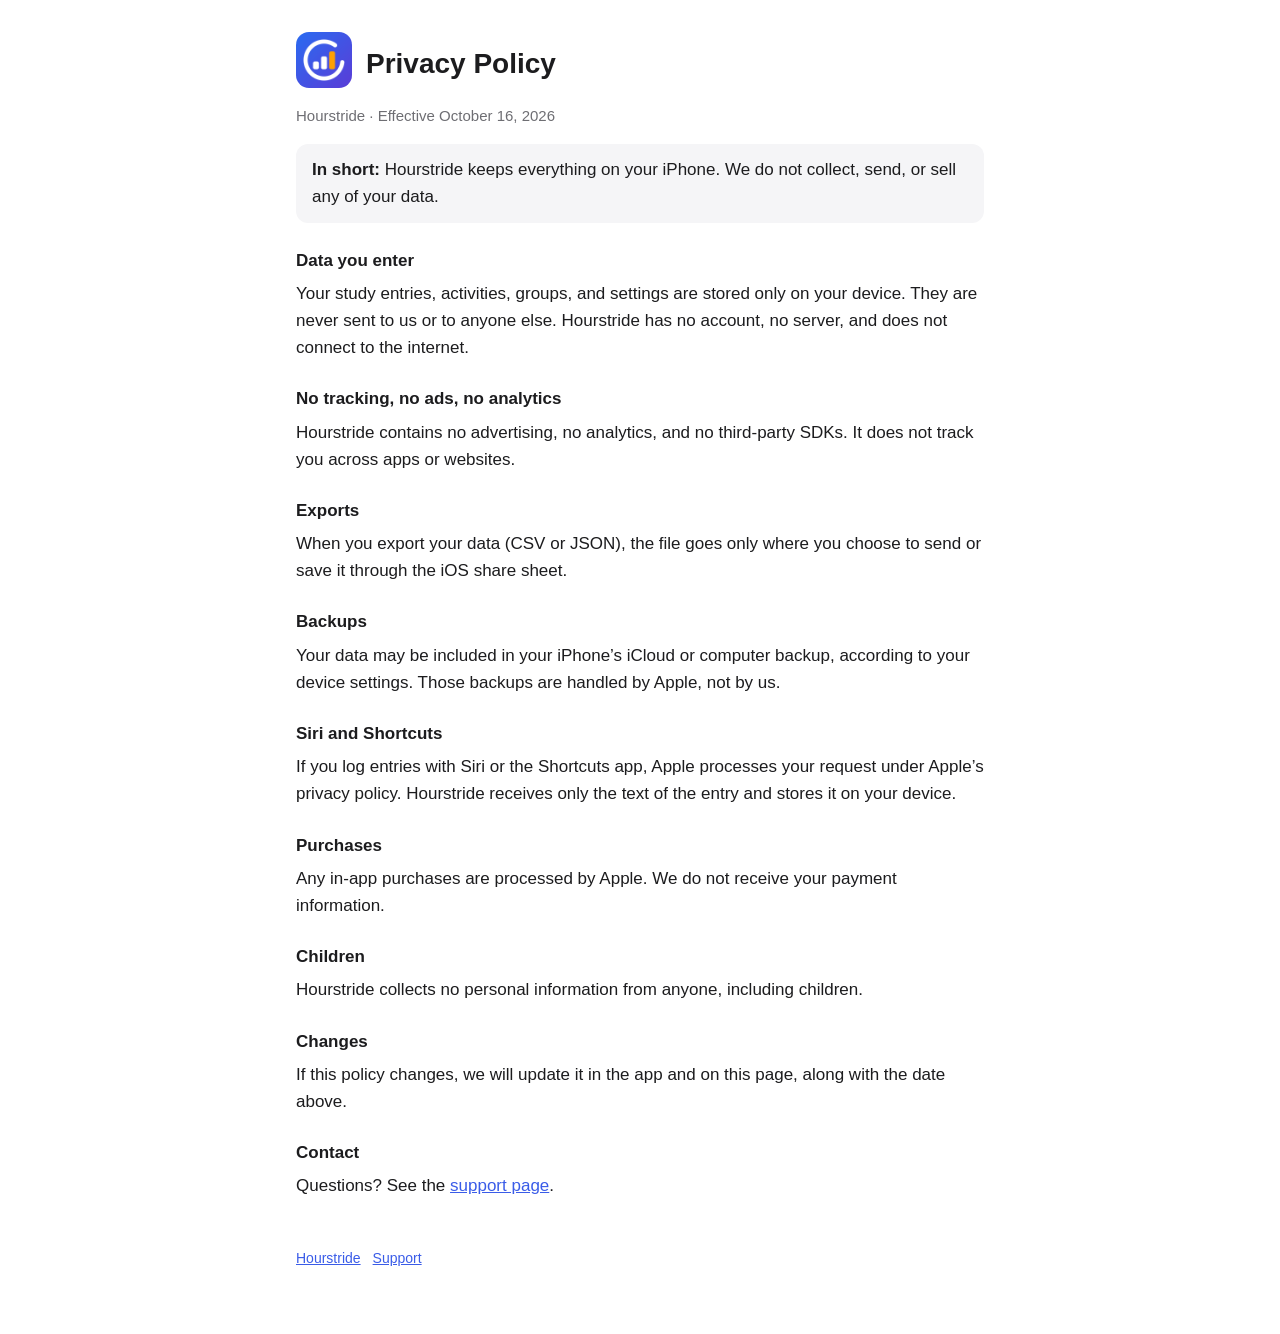
==== privacy.html @ 315ab921 "Add privacy policy, support and landing pages" ====
<!doctype html>
<html lang="en">
<head>
  <meta charset="utf-8">
  <meta name="viewport" content="width=device-width, initial-scale=1">
  <title>Hourstride Privacy Policy</title>
  <meta name="description" content="Hourstride keeps your study log on your iPhone. We collect no data.">
  <link rel="icon" href="icon.png">
  <link rel="stylesheet" href="style.css">
</head>
<body>
<main>
  <header>
    <a href="index.html"><img src="icon.png" alt=""></a>
    <h1>Privacy Policy</h1>
  </header>
  <p class="muted">Hourstride · Effective October 16, 2026</p>

  <section id="en">
    <div class="card"><strong>In short:</strong> Hourstride keeps everything on your iPhone. We do not collect, send, or sell any of your data.</div>

    <h3>Data you enter</h3>
    <p>Your study entries, activities, groups, and settings are stored only on your device. They are never sent to us or to anyone else. Hourstride has no account, no server, and does not connect to the internet.</p>

    <h3>No tracking, no ads, no analytics</h3>
    <p>Hourstride contains no advertising, no analytics, and no third-party SDKs. It does not track you across apps or websites.</p>

    <h3>Exports</h3>
    <p>When you export your data (CSV or JSON), the file goes only where you choose to send or save it through the iOS share sheet.</p>

    <h3>Backups</h3>
    <p>Your data may be included in your iPhone’s iCloud or computer backup, according to your device settings. Those backups are handled by Apple, not by us.</p>

    <h3>Siri and Shortcuts</h3>
    <p>If you log entries with Siri or the Shortcuts app, Apple processes your request under Apple’s privacy policy. Hourstride receives only the text of the entry and stores it on your device.</p>

    <h3>Purchases</h3>
    <p>Any in-app purchases are processed by Apple. We do not receive your payment information.</p>

    <h3>Children</h3>
    <p>Hourstride collects no personal information from anyone, including children.</p>

    <h3>Changes</h3>
    <p>If this policy changes, we will update it in the app and on this page, along with the date above.</p>

    <h3>Contact</h3>
    <p>Questions? See the <a href="support.html">support page</a>.</p>
  </section>

  <footer>
    <a href="index.html">Hourstride</a><a href="support.html">Support</a>
  </footer>
</main>
</body>
</html>
---- style.css ----
:root {
  --bg: #ffffff;
  --text: #1c1c1e;
  --muted: #6e6e73;
  --line: #e5e5ea;
  --accent: #3a5ce8;
  --card: #f5f5f7;
}

@media (prefers-color-scheme: dark) {
  :root {
    --bg: #0b0c10;
    --text: #f2f2f7;
    --muted: #a1a1a6;
    --line: #2c2c2e;
    --accent: #7c9bff;
    --card: #1a1c24;
  }
}

* { box-sizing: border-box; }

body {
  margin: 0;
  background: var(--bg);
  color: var(--text);
  font: 17px/1.6 -apple-system, BlinkMacSystemFont, "Hiragino Sans", "Helvetica Neue", sans-serif;
  -webkit-text-size-adjust: 100%;
}

main {
  max-width: 720px;
  margin: 0 auto;
  padding: 32px 16px 64px;
}

header {
  display: flex;
  align-items: center;
  gap: 14px;
  margin-bottom: 8px;
}

header img {
  width: 56px;
  height: 56px;
  border-radius: 13px;
}

header a { color: inherit; text-decoration: none; }

h1 { font-size: 28px; margin: 0; line-height: 1.2; }
h2 { font-size: 21px; margin: 40px 0 8px; padding-top: 16px; border-top: 1px solid var(--line); }
h3 { font-size: 17px; margin: 24px 0 4px; }
p, li { margin: 6px 0; }
.muted { color: var(--muted); font-size: 15px; }
a { color: var(--accent); }

nav.lang { margin: 16px 0 0; font-size: 15px; }
nav.lang a { margin-right: 12px; }

.card {
  background: var(--card);
  border-radius: 12px;
  padding: 12px 16px;
  margin: 16px 0;
}

code {
  font: 15px ui-monospace, "SF Mono", Menlo, monospace;
  background: var(--card);
  padding: 1px 6px;
  border-radius: 6px;
}

footer {
  margin-top: 48px;
  font-size: 14px;
  color: var(--muted);
}

footer a { margin-right: 12px; }
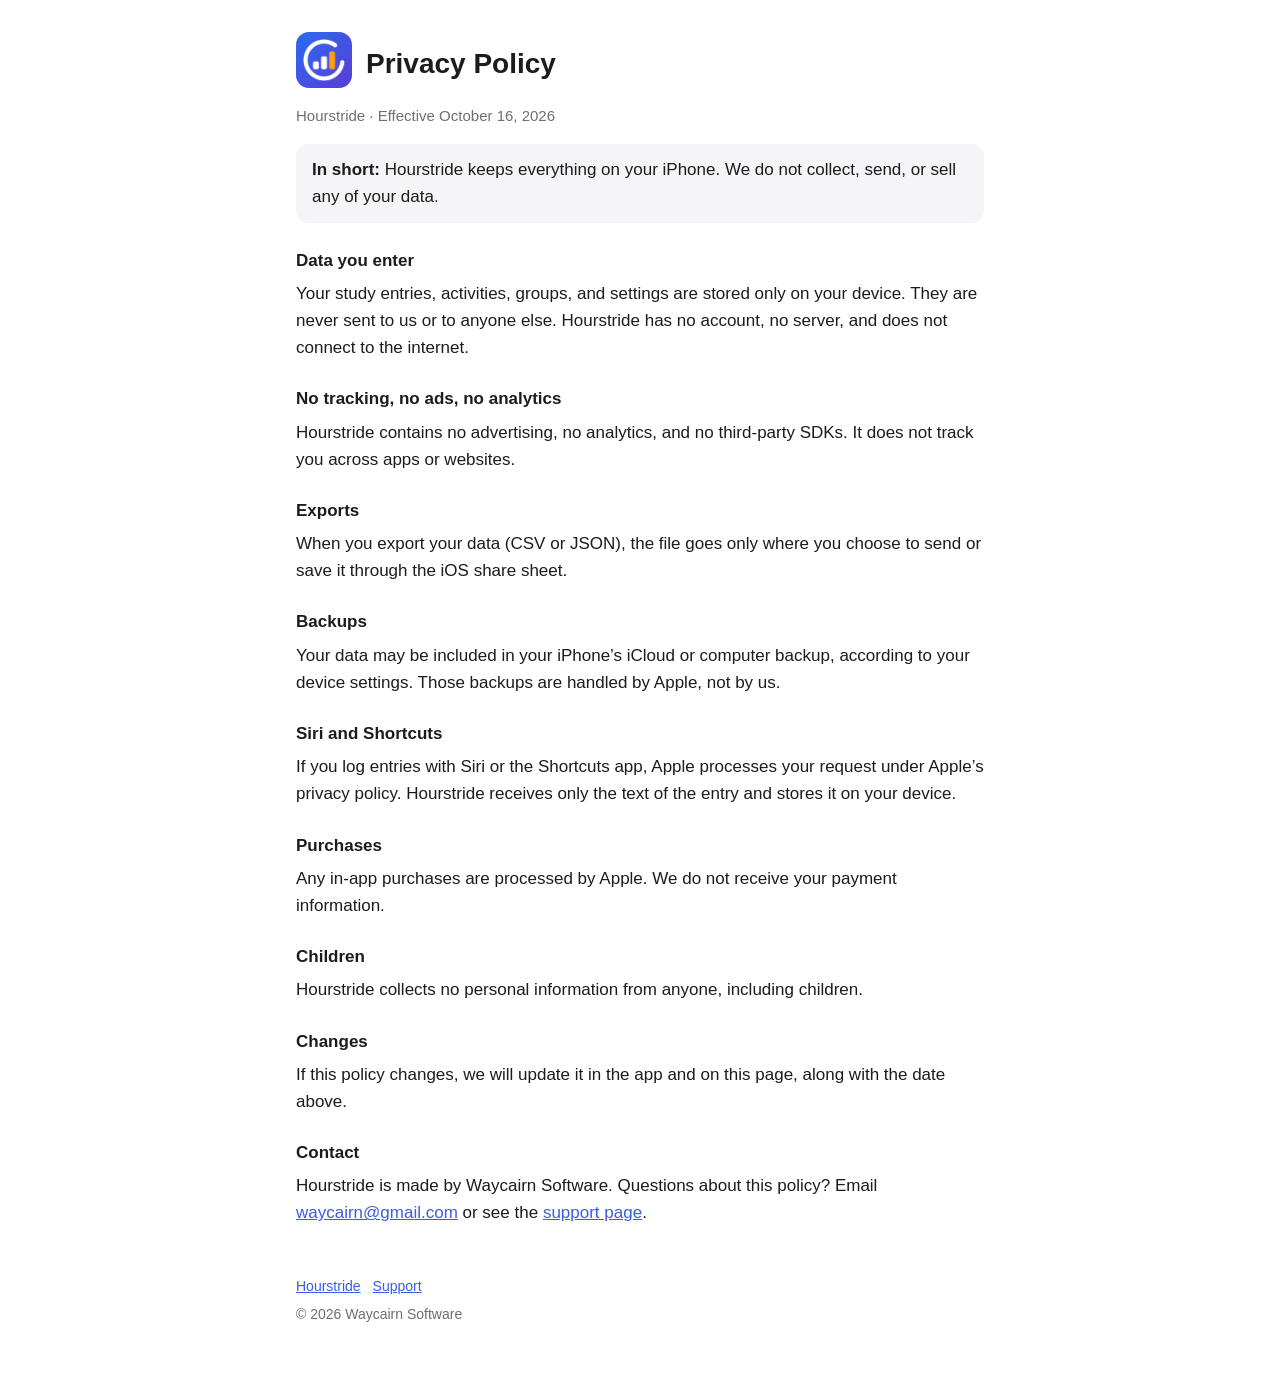
==== commit b9469a31: "Add the Waycairn Software contact and new input examples" ====
--- a/privacy.html
+++ b/privacy.html
@@ -44,11 +44,12 @@
     <p>If this policy changes, we will update it in the app and on this page, along with the date above.</p>
 
     <h3>Contact</h3>
-    <p>Questions? See the <a href="support.html">support page</a>.</p>
+    <p>Hourstride is made by Waycairn Software. Questions about this policy? Email <a href="mailto:waycairn@gmail.com">waycairn@gmail.com</a> or see the <a href="support.html">support page</a>.</p>
   </section>
 
   <footer>
     <a href="index.html">Hourstride</a><a href="support.html">Support</a>
+    <p>© 2026 Waycairn Software</p>
   </footer>
 </main>
 </body>
